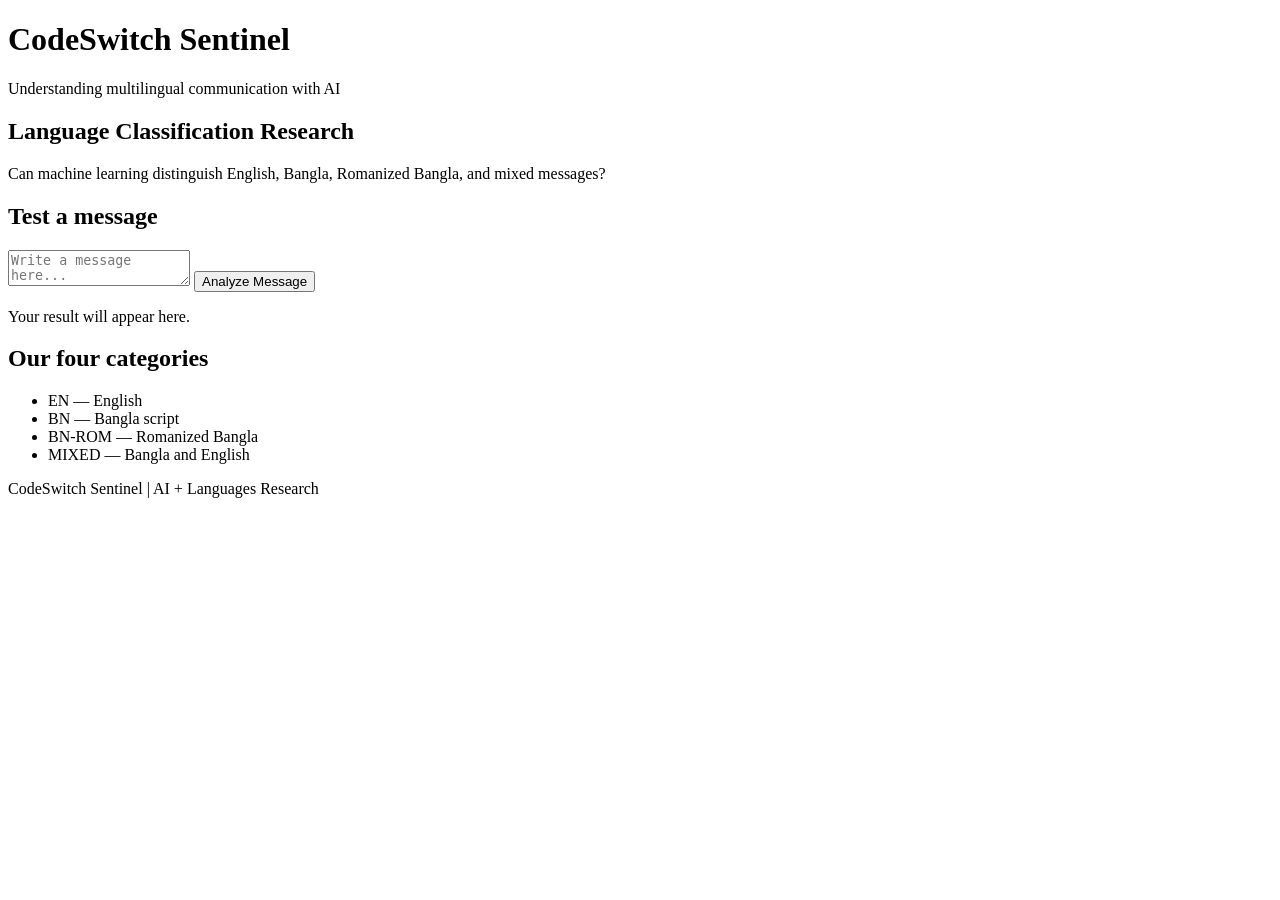
==== index.html @ 89844bee "Create index.html" ====
<!DOCTYPE html>
<html lang="en">
<head>
    <meta charset="UTF-8">
    <meta name="viewport" content="width=device-width, initial-scale=1.0">
    <title>CodeSwitch Sentinel</title>
    <link rel="stylesheet" href="style.css">
</head>
<body>

    <header>
        <h1>CodeSwitch Sentinel</h1>
        <p>Understanding multilingual communication with AI</p>
    </header>

    <main>
        <section class="intro">
            <h2>Language Classification Research</h2>
            <p>
                Can machine learning distinguish English,
                Bangla, Romanized Bangla, and mixed messages?
            </p>
        </section>

        <section class="classifier">
            <h2>Test a message</h2>

            <textarea id="message"
                placeholder="Write a message here..."></textarea>

            <button onclick="analyzeMessage()">
                Analyze Message
            </button>

            <p id="result">Your result will appear here.</p>
        </section>

        <section class="categories">
            <h2>Our four categories</h2>
            <ul>
                <li>EN — English</li>
                <li>BN — Bangla script</li>
                <li>BN-ROM — Romanized Bangla</li>
                <li>MIXED — Bangla and English</li>
            </ul>
        </section>
    </main>

    <footer>
        <p>CodeSwitch Sentinel | AI + Languages Research</p>
    </footer>

    <script src="script.js"></script>
</body>
</html>
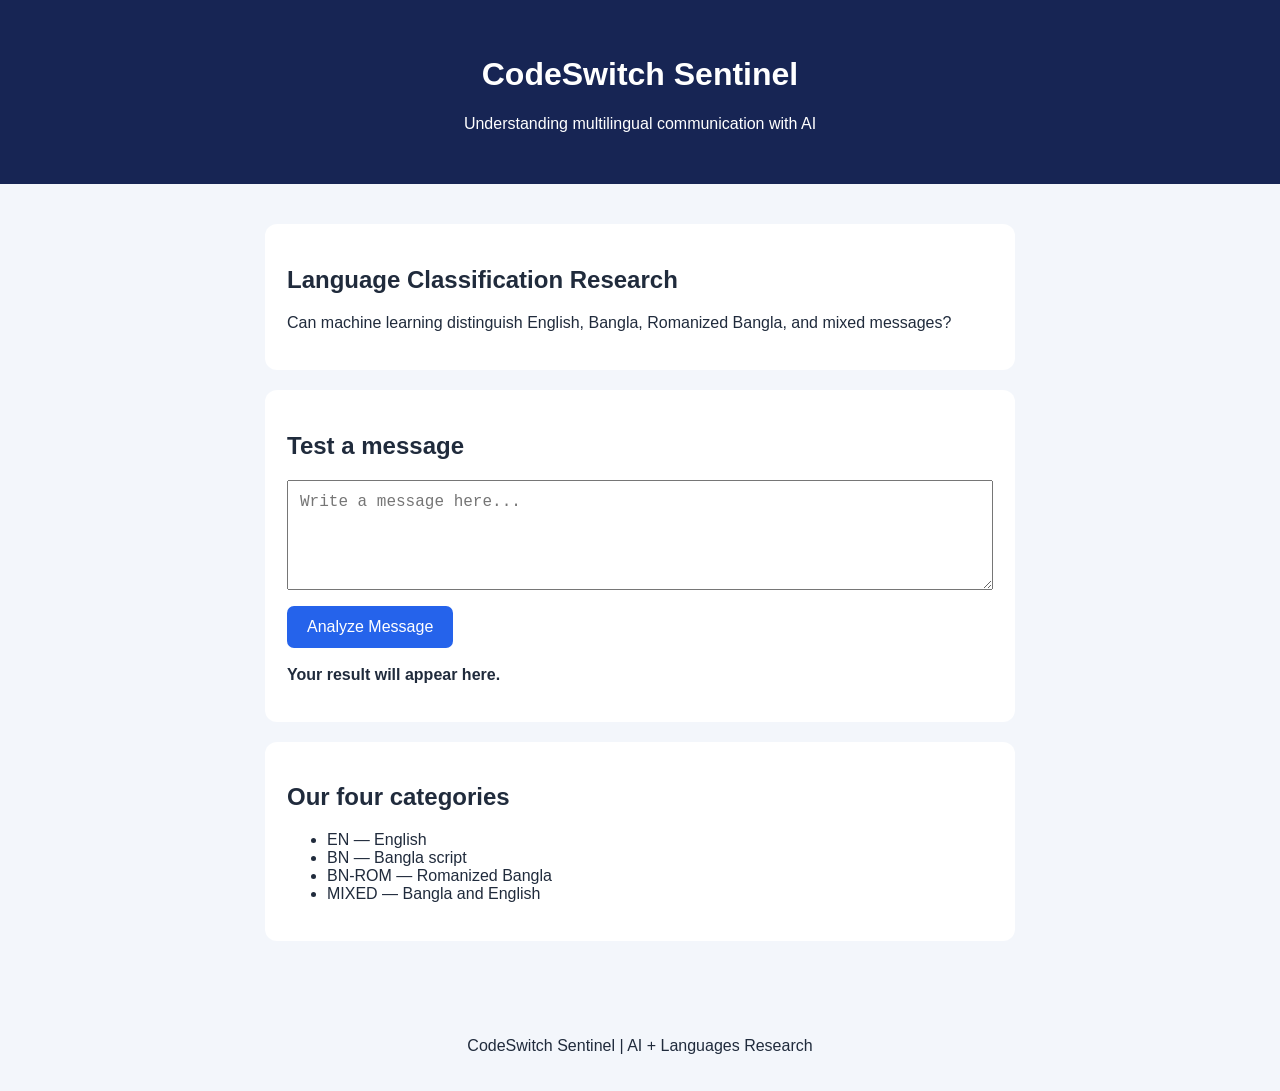
==== commit a217cee3: "Update script source in index.html Replaced script.js with dataset.js in the HTML file." ====
--- a/index.html
+++ b/index.html
@@ -51,6 +51,7 @@
         <p>CodeSwitch Sentinel | AI + Languages Research</p>
     </footer>
 
-    <script src="script.js"></script>
+    <script src="dataset.js"></script>
+<script src="script.js"></script>
 </body>
 </html>
--- a/style.css
+++ b/style.css
@@ -0,0 +1,55 @@
+
+body {
+    font-family: Arial, sans-serif;
+    margin: 0;
+    background: #f3f6fb;
+    color: #202b3c;
+}
+
+header {
+    background: #172554;
+    color: white;
+    text-align: center;
+    padding: 35px 15px;
+}
+
+main {
+    max-width: 750px;
+    margin: 25px auto;
+    padding: 15px;
+}
+
+section {
+    background: white;
+    padding: 22px;
+    margin-bottom: 20px;
+    border-radius: 12px;
+}
+
+textarea {
+    width: 100%;
+    min-height: 110px;
+    box-sizing: border-box;
+    padding: 12px;
+    font-size: 16px;
+}
+
+button {
+    margin-top: 12px;
+    padding: 12px 20px;
+    background: #2563eb;
+    color: white;
+    border: none;
+    border-radius: 7px;
+    font-size: 16px;
+}
+
+#result {
+    font-weight: bold;
+    margin-top: 18px;
+}
+
+footer {
+    text-align: center;
+    padding: 20px;
+}
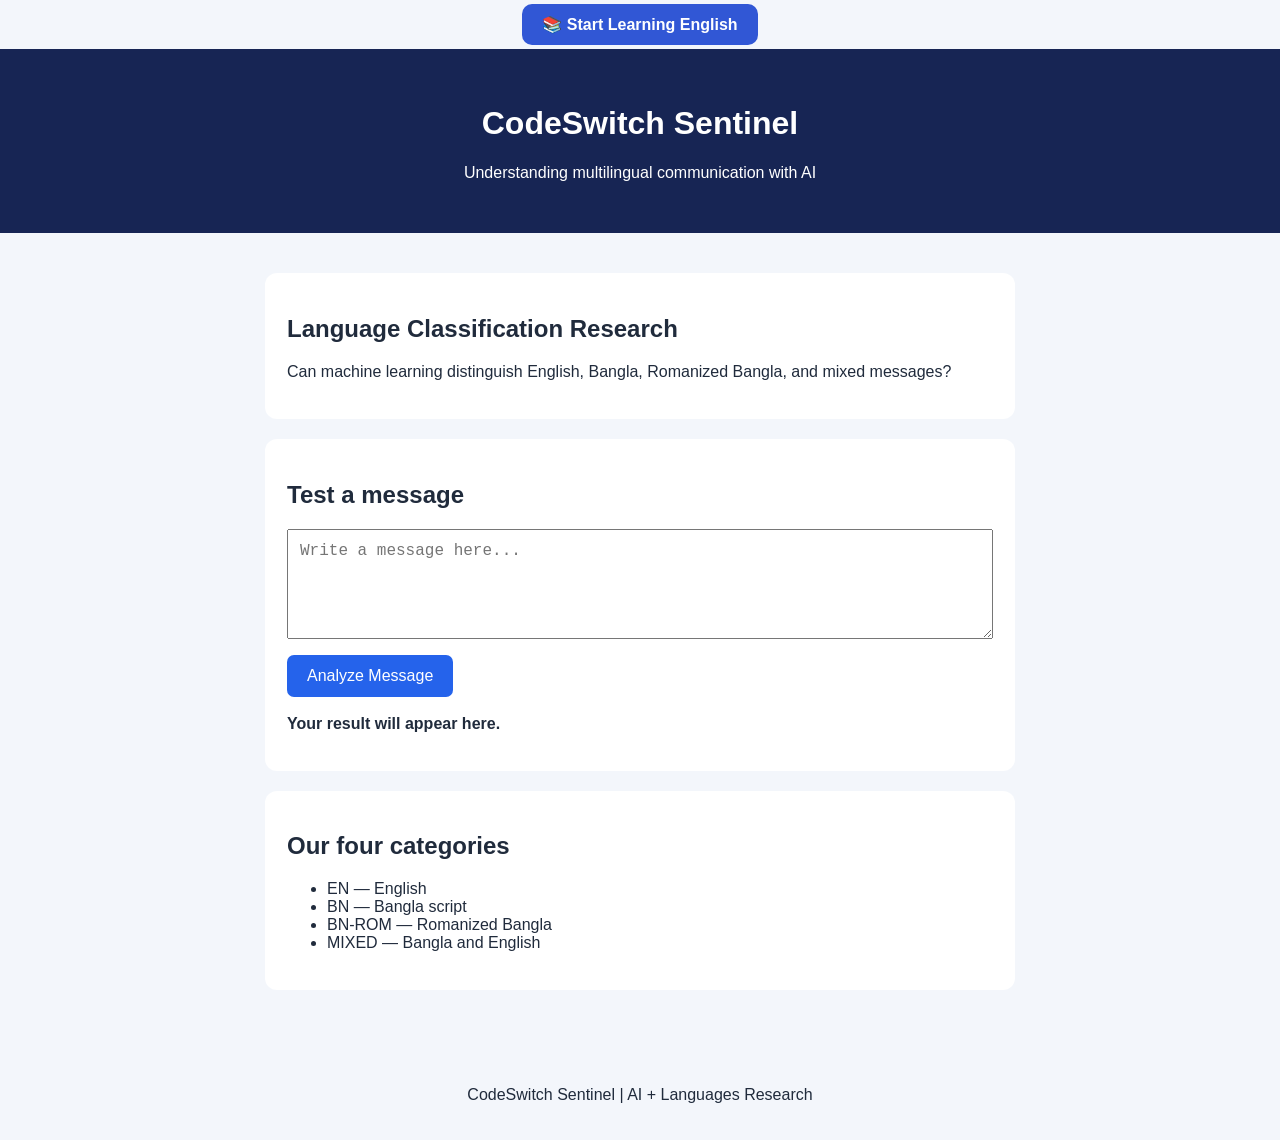
==== commit 2ab4f4a6: "Add learning link button to index.html" ====
--- a/index.html
+++ b/index.html
@@ -8,7 +8,14 @@
     <link rel="stylesheet" href="style.css">
 </head>
 <body>
-
+<div style="text-align:center; padding:15px;">
+  <a href="learn.html"
+     style="background:#3157d5;color:white;
+     padding:12px 20px;border-radius:10px;
+     text-decoration:none;font-weight:bold;">
+    📚 Start Learning English
+  </a>
+</div>
     <header>
         <h1>CodeSwitch Sentinel</h1>
         <p>Understanding multilingual communication with AI</p>
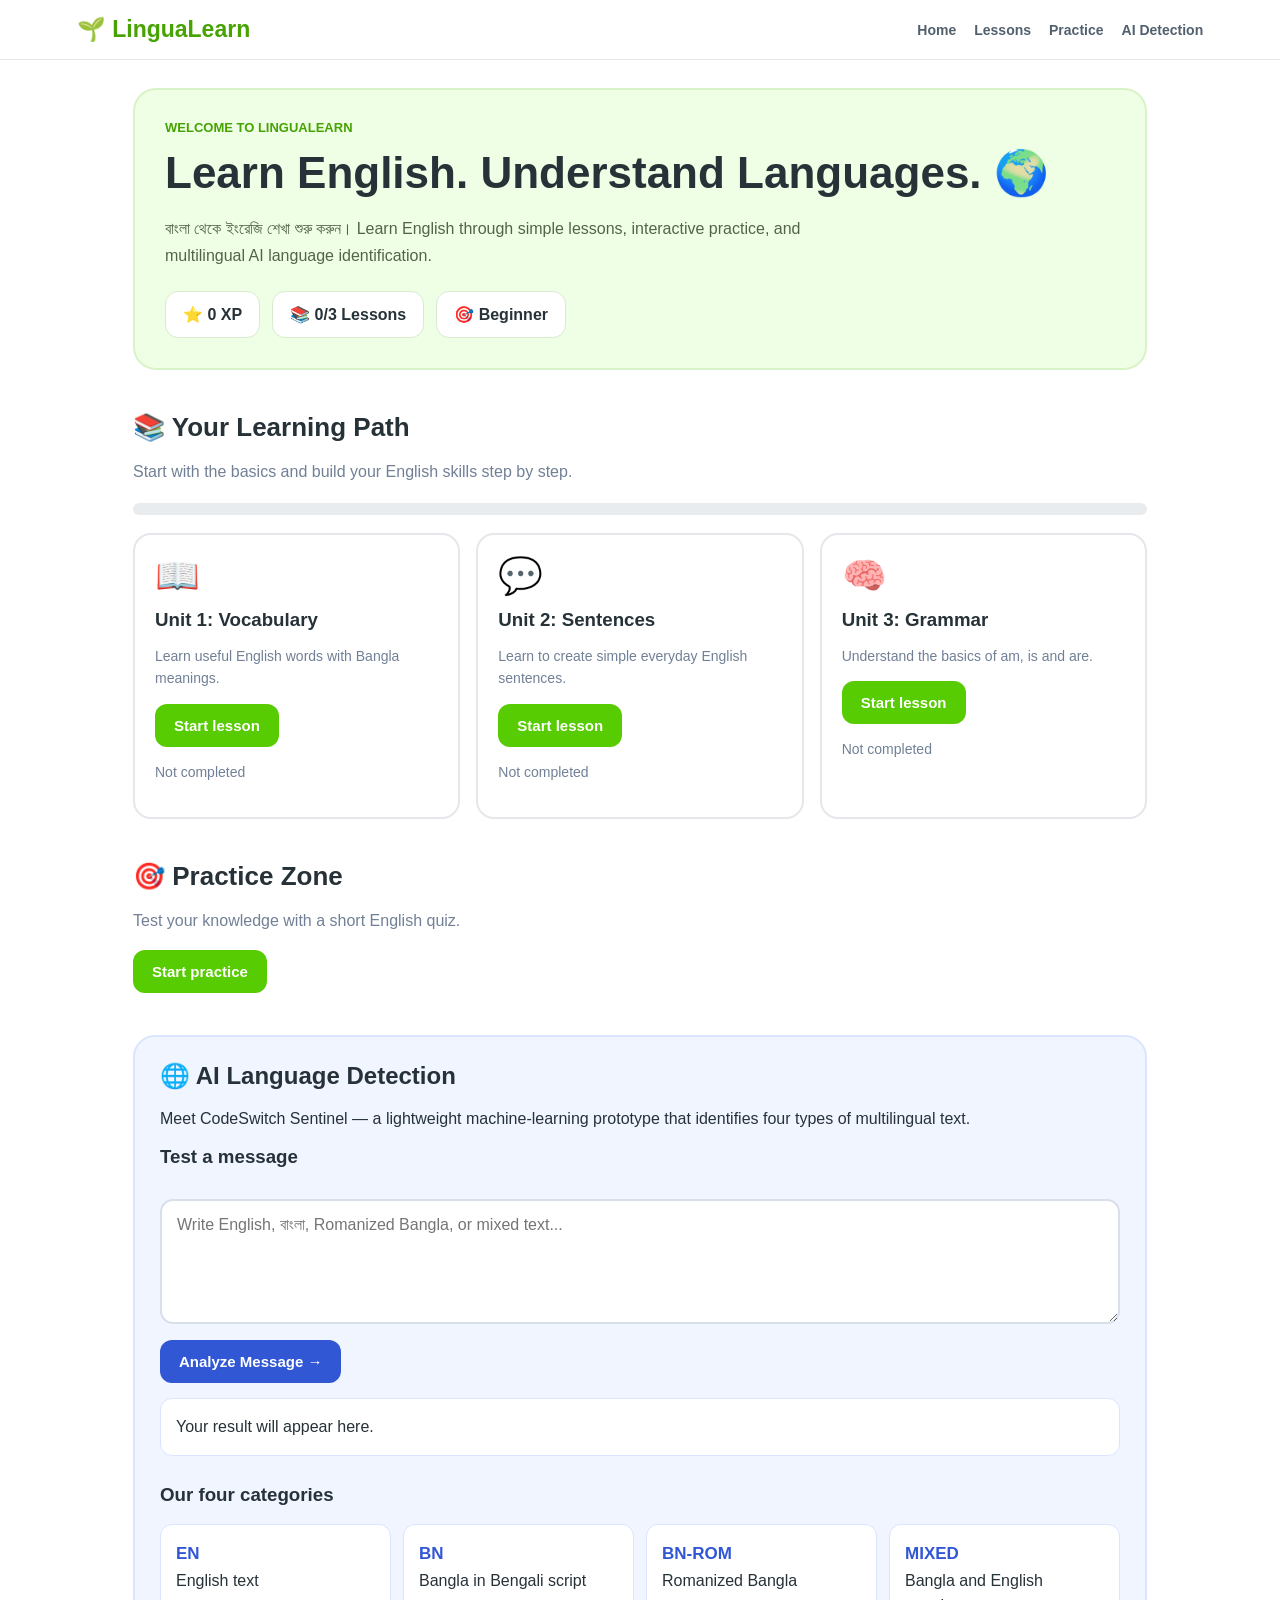
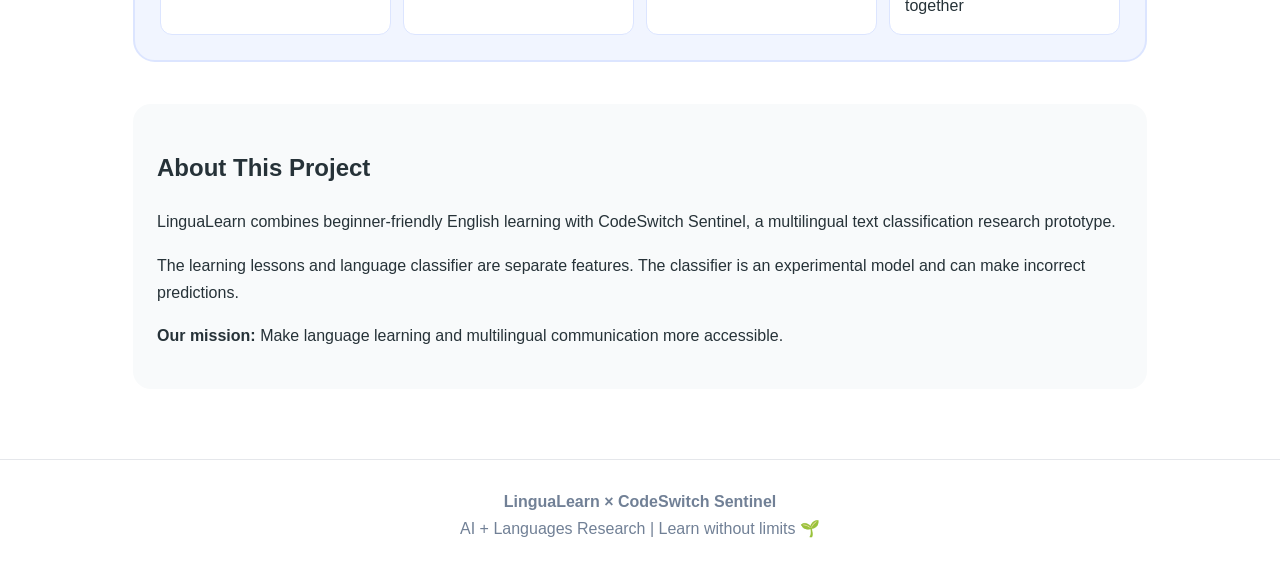
==== commit c67538b1: "Refactor index.html for LinguaLearn branding and layout Updated the project name and added styles fo" ====
--- a/index.html
+++ b/index.html
@@ -1,64 +1,744 @@
-
 <!DOCTYPE html>
 <html lang="en">
 <head>
-    <meta charset="UTF-8">
-    <meta name="viewport" content="width=device-width, initial-scale=1.0">
-    <title>CodeSwitch Sentinel</title>
-    <link rel="stylesheet" href="style.css">
+<meta charset="UTF-8">
+<meta name="viewport" content="width=device-width, initial-scale=1.0">
+<title>LinguaLearn | CodeSwitch Sentinel</title>
+
+<style>
+:root {
+  --green: #58cc02;
+  --green-dark: #46a302;
+  --ink: #263238;
+  --muted: #718096;
+  --border: #e5e7eb;
+  --background: #f8fafb;
+}
+
+* { box-sizing: border-box; }
+
+html { scroll-behavior: smooth; }
+
+body {
+  margin: 0;
+  font-family: Arial, sans-serif;
+  color: var(--ink);
+  background: white;
+}
+
+header {
+  padding: 16px 6%;
+  border-bottom: 1px solid var(--border);
+  display: flex;
+  justify-content: space-between;
+  align-items: center;
+  flex-wrap: wrap;
+  gap: 15px;
+  position: sticky;
+  top: 0;
+  background: white;
+  z-index: 10;
+}
+
+.logo {
+  font-size: 23px;
+  font-weight: 900;
+  color: var(--green-dark);
+}
+
+nav {
+  display: flex;
+  flex-wrap: wrap;
+  gap: 18px;
+}
+
+nav a {
+  color: #52606d;
+  text-decoration: none;
+  font-size: 14px;
+  font-weight: bold;
+}
+
+nav a:hover { color: var(--green-dark); }
+
+main {
+  max-width: 1050px;
+  margin: auto;
+  padding: 28px 18px;
+}
+
+.hero {
+  background: #efffe5;
+  border: 2px solid #d8f3c8;
+  border-radius: 23px;
+  padding: 30px;
+  margin-bottom: 28px;
+}
+
+.hero-tag {
+  color: var(--green-dark);
+  font-weight: bold;
+  font-size: 13px;
+}
+
+.hero h1 {
+  font-size: clamp(30px, 5vw, 44px);
+  margin: 12px 0;
+}
+
+.hero p {
+  color: #53634b;
+  line-height: 1.7;
+  max-width: 650px;
+}
+
+.stats {
+  display: flex;
+  gap: 12px;
+  flex-wrap: wrap;
+  margin-top: 22px;
+}
+
+.stat {
+  background: white;
+  padding: 13px 17px;
+  border-radius: 13px;
+  border: 1px solid #d8ebce;
+  font-weight: bold;
+}
+
+.section {
+  margin: 42px 0;
+  scroll-margin-top: 85px;
+}
+
+.section-heading {
+  font-size: 26px;
+  margin-bottom: 8px;
+}
+
+.subtitle {
+  color: var(--muted);
+  line-height: 1.6;
+}
+
+.progress-track {
+  background: #e9ecef;
+  height: 12px;
+  border-radius: 20px;
+  overflow: hidden;
+  margin: 18px 0;
+}
+
+.progress-fill {
+  width: 0%;
+  height: 100%;
+  background: var(--green);
+  transition: width .3s;
+}
+
+.lesson-grid {
+  display: grid;
+  grid-template-columns: repeat(auto-fit, minmax(220px, 1fr));
+  gap: 16px;
+}
+
+.lesson-card {
+  border: 2px solid var(--border);
+  border-radius: 18px;
+  padding: 20px;
+  transition: .2s;
+}
+
+.lesson-card:hover {
+  border-color: var(--green);
+  transform: translateY(-3px);
+}
+
+.lesson-icon {
+  font-size: 36px;
+  margin-bottom: 12px;
+}
+
+.lesson-card h3 { margin: 8px 0; }
+
+.lesson-card p {
+  color: var(--muted);
+  font-size: 14px;
+  line-height: 1.6;
+}
+
+button {
+  border: none;
+  background: var(--green);
+  color: white;
+  border-radius: 12px;
+  padding: 13px 19px;
+  font-size: 15px;
+  font-weight: bold;
+  cursor: pointer;
+}
+
+button:hover { background: var(--green-dark); }
+
+button:disabled {
+  opacity: .6;
+  cursor: default;
+}
+
+.secondary-btn {
+  background: white;
+  color: var(--green-dark);
+  border: 2px solid var(--green);
+  margin-left: 7px;
+}
+
+.lesson-area, .quiz-area {
+  display: none;
+  border: 2px solid var(--border);
+  border-radius: 18px;
+  padding: 22px;
+  margin-top: 22px;
+}
+
+.word-card {
+  background: #f1faeb;
+  padding: 15px;
+  border-radius: 12px;
+  margin: 10px 0;
+  line-height: 1.7;
+}
+
+.word-card strong { color: #368900; }
+
+.quiz-question {
+  padding: 15px;
+  border: 1px solid var(--border);
+  border-radius: 12px;
+  margin: 12px 0;
+}
+
+.quiz-option {
+  width: 100%;
+  text-align: left;
+  margin: 6px 0;
+  background: white;
+  color: var(--ink);
+  border: 2px solid var(--border);
+}
+
+.quiz-option:hover {
+  background: #f1faeb;
+  border-color: var(--green);
+}
+
+#feedback {
+  font-weight: bold;
+  line-height: 1.6;
+}
+
+.detector-section {
+  background: #f1f5ff;
+  border: 2px solid #dce5ff;
+  border-radius: 22px;
+  padding: 25px;
+  scroll-margin-top: 85px;
+}
+
+.detector-section h2 { margin-top: 0; }
+
+textarea {
+  width: 100%;
+  min-height: 125px;
+  padding: 15px;
+  border: 2px solid #d8dfeb;
+  border-radius: 13px;
+  font-family: inherit;
+  font-size: 16px;
+  resize: vertical;
+  margin: 12px 0;
+}
+
+textarea:focus {
+  outline: none;
+  border-color: #6487ed;
+}
+
+.detect-button {
+  background: #3157d5;
+}
+
+.detect-button:hover { background: #2443b0; }
+
+.result-box {
+  background: white;
+  border: 1px solid #dce5ff;
+  padding: 15px;
+  border-radius: 12px;
+  margin-top: 15px;
+  min-height: 55px;
+  line-height: 1.6;
+}
+
+.category-grid {
+  display: grid;
+  grid-template-columns: repeat(auto-fit, minmax(170px, 1fr));
+  gap: 12px;
+  margin-top: 18px;
+}
+
+.category {
+  background: white;
+  border: 1px solid #dce5ff;
+  border-radius: 12px;
+  padding: 15px;
+  line-height: 1.6;
+}
+
+.category strong {
+  display: block;
+  color: #3157d5;
+  font-size: 17px;
+}
+
+.about {
+  background: var(--background);
+  padding: 24px;
+  border-radius: 18px;
+  line-height: 1.7;
+}
+
+footer {
+  text-align: center;
+  padding: 28px 15px;
+  border-top: 1px solid var(--border);
+  color: var(--muted);
+  line-height: 1.7;
+}
+
+@media(max-width:600px) {
+  header { justify-content: center; }
+  nav { justify-content: center; gap: 13px; }
+  .hero { padding: 22px; }
+  .secondary-btn { margin: 8px 0 0; }
+}
+</style>
 </head>
+
 <body>
-<div style="text-align:center; padding:15px;">
-  <a href="learn.html"
-     style="background:#3157d5;color:white;
-     padding:12px 20px;border-radius:10px;
-     text-decoration:none;font-weight:bold;">
-    📚 Start Learning English
-  </a>
-</div>
-    <header>
-        <h1>CodeSwitch Sentinel</h1>
-        <p>Understanding multilingual communication with AI</p>
-    </header>
-
-    <main>
-        <section class="intro">
-            <h2>Language Classification Research</h2>
-            <p>
-                Can machine learning distinguish English,
-                Bangla, Romanized Bangla, and mixed messages?
-            </p>
-        </section>
-
-        <section class="classifier">
-            <h2>Test a message</h2>
-
-            <textarea id="message"
-                placeholder="Write a message here..."></textarea>
-
-            <button onclick="analyzeMessage()">
-                Analyze Message
-            </button>
-
-            <p id="result">Your result will appear here.</p>
-        </section>
-
-        <section class="categories">
-            <h2>Our four categories</h2>
-            <ul>
-                <li>EN — English</li>
-                <li>BN — Bangla script</li>
-                <li>BN-ROM — Romanized Bangla</li>
-                <li>MIXED — Bangla and English</li>
-            </ul>
-        </section>
-    </main>
-
-    <footer>
-        <p>CodeSwitch Sentinel | AI + Languages Research</p>
-    </footer>
-
-    <script src="dataset.js"></script>
+
+<header>
+  <div class="logo">🌱 LinguaLearn</div>
+  <nav>
+    <a href="#home">Home</a>
+    <a href="#lessons">Lessons</a>
+    <a href="#practice">Practice</a>
+    <a href="#detection">AI Detection</a>
+  </nav>
+</header>
+
+<main>
+
+<!-- HOMEPAGE -->
+<section class="hero" id="home">
+  <div class="hero-tag">WELCOME TO LINGUALEARN</div>
+  <h1>Learn English. Understand Languages. 🌍</h1>
+  <p>
+    বাংলা থেকে ইংরেজি শেখা শুরু করুন।
+    Learn English through simple lessons, interactive practice,
+    and multilingual AI language identification.
+  </p>
+
+  <div class="stats">
+    <div class="stat">⭐ <span id="xp">0</span> XP</div>
+    <div class="stat">📚 <span id="completed">0</span>/3 Lessons</div>
+    <div class="stat">🎯 Beginner</div>
+  </div>
+</section>
+
+<!-- LEARNING -->
+<section class="section" id="lessons">
+  <h2 class="section-heading">📚 Your Learning Path</h2>
+  <p class="subtitle">
+    Start with the basics and build your English skills step by step.
+  </p>
+
+  <div class="progress-track">
+    <div class="progress-fill" id="progress"></div>
+  </div>
+
+  <div class="lesson-grid">
+
+    <article class="lesson-card">
+      <div class="lesson-icon">📖</div>
+      <h3>Unit 1: Vocabulary</h3>
+      <p>Learn useful English words with Bangla meanings.</p>
+      <button onclick="openLesson(0)">Start lesson</button>
+      <p id="status0">Not completed</p>
+    </article>
+
+    <article class="lesson-card">
+      <div class="lesson-icon">💬</div>
+      <h3>Unit 2: Sentences</h3>
+      <p>Learn to create simple everyday English sentences.</p>
+      <button onclick="openLesson(1)">Start lesson</button>
+      <p id="status1">Not completed</p>
+    </article>
+
+    <article class="lesson-card">
+      <div class="lesson-icon">🧠</div>
+      <h3>Unit 3: Grammar</h3>
+      <p>Understand the basics of am, is and are.</p>
+      <button onclick="openLesson(2)">Start lesson</button>
+      <p id="status2">Not completed</p>
+    </article>
+
+  </div>
+
+  <div class="lesson-area" id="lessonArea">
+    <h2 id="lessonTitle"></h2>
+    <div id="lessonContent"></div>
+    <button onclick="completeLesson()">Complete lesson ✓</button>
+    <button class="secondary-btn" onclick="closeLesson()">Close</button>
+  </div>
+</section>
+
+<!-- PRACTICE -->
+<section class="section" id="practice">
+  <h2 class="section-heading">🎯 Practice Zone</h2>
+  <p class="subtitle">
+    Test your knowledge with a short English quiz.
+  </p>
+
+  <button onclick="startQuiz()">Start practice</button>
+
+  <div class="quiz-area" id="quizArea">
+    <h3 id="questionText"></h3>
+    <div id="options"></div>
+    <p id="feedback"></p>
+    <button id="nextButton" onclick="nextQuestion()" style="display:none">
+      Next question
+    </button>
+    <p id="score"></p>
+  </div>
+</section>
+
+<!-- LANGUAGE DETECTION -->
+<section class="section detector-section" id="detection">
+  <h2>🌐 AI Language Detection</h2>
+  <p>
+    Meet CodeSwitch Sentinel — a lightweight machine-learning
+    prototype that identifies four types of multilingual text.
+  </p>
+
+  <h3>Test a message</h3>
+  <textarea id="message"
+    placeholder="Write English, বাংলা, Romanized Bangla, or mixed text..."></textarea>
+
+  <button class="detect-button" onclick="analyzeMessage()">
+    Analyze Message →
+  </button>
+
+  <div class="result-box" id="result" aria-live="polite">
+    Your result will appear here.
+  </div>
+
+  <h3 style="margin-top:28px;">Our four categories</h3>
+
+  <div class="category-grid">
+    <div class="category">
+      <strong>EN</strong>
+      English text
+    </div>
+    <div class="category">
+      <strong>BN</strong>
+      Bangla in Bengali script
+    </div>
+    <div class="category">
+      <strong>BN-ROM</strong>
+      Romanized Bangla
+    </div>
+    <div class="category">
+      <strong>MIXED</strong>
+      Bangla and English together
+    </div>
+  </div>
+</section>
+
+<!-- ABOUT -->
+<section class="section about">
+  <h2>About This Project</h2>
+  <p>
+    LinguaLearn combines beginner-friendly English learning
+    with CodeSwitch Sentinel, a multilingual text classification
+    research prototype.
+  </p>
+  <p>
+    The learning lessons and language classifier are separate
+    features. The classifier is an experimental model and can
+    make incorrect predictions.
+  </p>
+  <p>
+    <strong>Our mission:</strong> Make language learning and
+    multilingual communication more accessible.
+  </p>
+</section>
+
+</main>
+
+<footer>
+  <strong>LinguaLearn × CodeSwitch Sentinel</strong><br>
+  AI + Languages Research | Learn without limits 🌱
+</footer>
+
+<!-- YOUR ORIGINAL CLASSIFIER FILES -->
+<script src="dataset.js"></script>
 <script src="script.js"></script>
+
+<!-- LEARNING FEATURES -->
+<script>
+const lessons = [
+  {
+    title: "Unit 1: Vocabulary",
+    content: [
+      ["Apple", "আপেল"],
+      ["Book", "বই"],
+      ["Water", "পানি"],
+      ["Friend", "বন্ধু"],
+      ["School", "বিদ্যালয়"]
+    ]
+  },
+  {
+    title: "Unit 2: Everyday Sentences",
+    content: [
+      ["I am happy.", "আমি খুশি।"],
+      ["How are you?", "তুমি কেমন আছো?"],
+      ["Thank you.", "ধন্যবাদ।"],
+      ["I like reading.", "আমি পড়তে ভালোবাসি।"],
+      ["This is my book.", "এটি আমার বই।"]
+    ]
+  },
+  {
+    title: "Unit 3: Grammar Basics",
+    content: [
+      ["I am a student.", "আমি একজন শিক্ষার্থী।"],
+      ["She is happy.", "সে খুশি।"],
+      ["He is my friend.", "সে আমার বন্ধু।"],
+      ["They are students.", "তারা শিক্ষার্থী।"],
+      ["We are learning.", "আমরা শিখছি।"]
+    ]
+  }
+];
+
+let currentLesson = -1;
+
+let completedLessons = JSON.parse(
+  localStorage.getItem("linguaCompleted") || "[]"
+);
+
+let xp = Number(localStorage.getItem("linguaXP") || 0);
+
+function updateStats() {
+  document.getElementById("xp").textContent = xp;
+
+  document.getElementById("completed").textContent =
+    completedLessons.length;
+
+  document.getElementById("progress").style.width =
+    (completedLessons.length / 3 * 100) + "%";
+
+  lessons.forEach((lesson, index) => {
+    document.getElementById("status" + index).textContent =
+      completedLessons.includes(index)
+        ? "✓ Completed"
+        : "Not completed";
+  });
+}
+
+function openLesson(index) {
+  currentLesson = index;
+
+  const lesson = lessons[index];
+
+  document.getElementById("lessonArea").style.display = "block";
+  document.getElementById("lessonTitle").textContent = lesson.title;
+
+  const content = document.getElementById("lessonContent");
+  content.innerHTML = "";
+
+  lesson.content.forEach(item => {
+    const card = document.createElement("div");
+    card.className = "word-card";
+
+    const english = document.createElement("strong");
+    english.textContent = item[0];
+
+    const bangla = document.createElement("div");
+    bangla.textContent = item[1];
+
+    card.appendChild(english);
+    card.appendChild(bangla);
+    content.appendChild(card);
+  });
+
+  document.getElementById("lessonArea").scrollIntoView({
+    behavior: "smooth"
+  });
+}
+
+function completeLesson() {
+  if (currentLesson < 0) return;
+
+  if (!completedLessons.includes(currentLesson)) {
+    completedLessons.push(currentLesson);
+    xp += 10;
+
+    localStorage.setItem(
+      "linguaCompleted",
+      JSON.stringify(completedLessons)
+    );
+
+    localStorage.setItem("linguaXP", xp);
+  }
+
+  updateStats();
+  alert("Great work! You earned 10 XP.");
+  closeLesson();
+}
+
+function closeLesson() {
+  document.getElementById("lessonArea").style.display = "none";
+  currentLesson = -1;
+}
+
+const questions = [
+  {
+    q: "What does Apple mean in Bangla?",
+    options: ["বই", "আপেল", "পানি"],
+    answer: 1,
+    explanation: "Apple means আপেল."
+  },
+  {
+    q: "Choose the correct sentence.",
+    options: ["I is happy.", "I am happy.", "I are happy."],
+    answer: 1,
+    explanation: "We use am with I."
+  },
+  {
+    q: "What does Thank you mean?",
+    options: ["ধন্যবাদ", "বিদায়", "স্বাগতম"],
+    answer: 0,
+    explanation: "Thank you means ধন্যবাদ."
+  },
+  {
+    q: "Complete: She ___ happy.",
+    options: ["am", "are", "is"],
+    answer: 2,
+    explanation: "We use is with she."
+  },
+  {
+    q: "What does Friend mean?",
+    options: ["শিক্ষক", "বন্ধু", "ছাত্র"],
+    answer: 1,
+    explanation: "Friend means বন্ধু."
+  }
+];
+
+let questionIndex = 0;
+let quizScore = 0;
+let answered = false;
+
+function startQuiz() {
+  questionIndex = 0;
+  quizScore = 0;
+
+  document.getElementById("quizArea").style.display = "block";
+
+  showQuestion();
+
+  document.getElementById("quizArea").scrollIntoView({
+    behavior: "smooth"
+  });
+}
+
+function showQuestion() {
+  answered = false;
+
+  const question = questions[questionIndex];
+
+  document.getElementById("questionText").textContent =
+    "Question " + (questionIndex + 1) + "/5: " + question.q;
+
+  document.getElementById("feedback").textContent = "";
+  document.getElementById("score").textContent = "";
+
+  document.getElementById("nextButton").style.display = "none";
+
+  const options = document.getElementById("options");
+  options.innerHTML = "";
+
+  question.options.forEach((option, index) => {
+    const button = document.createElement("button");
+
+    button.className = "quiz-option";
+    button.textContent = option;
+
+    button.onclick = () => checkAnswer(index);
+
+    options.appendChild(button);
+  });
+}
+
+function checkAnswer(index) {
+  if (answered) return;
+
+  answered = true;
+
+  const question = questions[questionIndex];
+  const correct = index === question.answer;
+
+  if (correct) quizScore++;
+
+  document.getElementById("feedback").textContent =
+    (correct ? "✓ Correct! " : "Not quite. ") +
+    question.explanation;
+
+  document.getElementById("nextButton").style.display = "inline-block";
+}
+
+function nextQuestion() {
+  questionIndex++;
+
+  if (questionIndex < questions.length) {
+    showQuestion();
+    return;
+  }
+
+  document.getElementById("questionText").textContent =
+    "Practice complete! 🎉";
+
+  document.getElementById("options").innerHTML = "";
+
+  document.getElementById("feedback").textContent =
+    "Your score: " + quizScore + " out of 5.";
+
+  document.getElementById("nextButton").style.display = "none";
+
+  if (quizScore === 5) {
+    xp += 10;
+    localStorage.setItem("linguaXP", xp);
+    updateStats();
+    document.getElementById("score").textContent =
+      "Perfect score! You earned 10 XP.";
+  } else {
+    document.getElementById("score").textContent =
+      "Keep practicing to improve!";
+  }
+}
+
+updateStats();
+</script>
+
 </body>
-</html>
+    </html>
+    
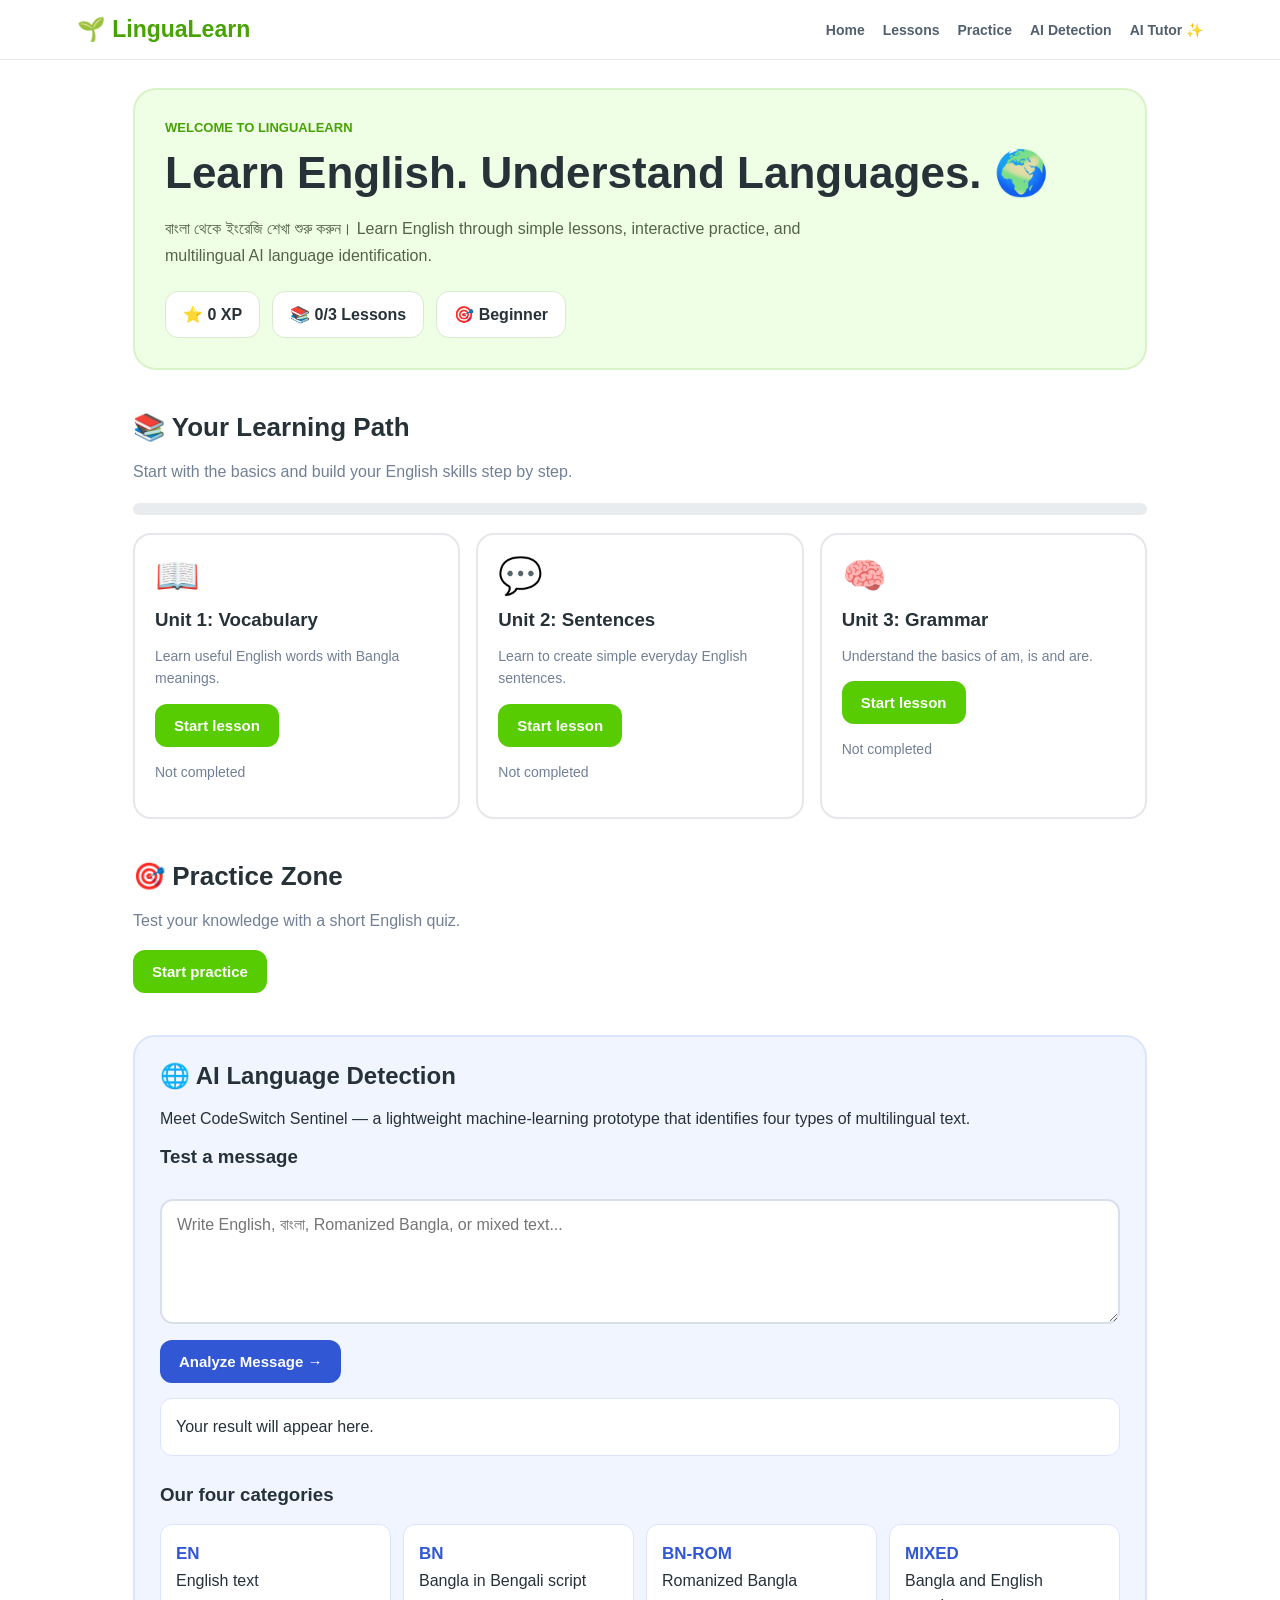
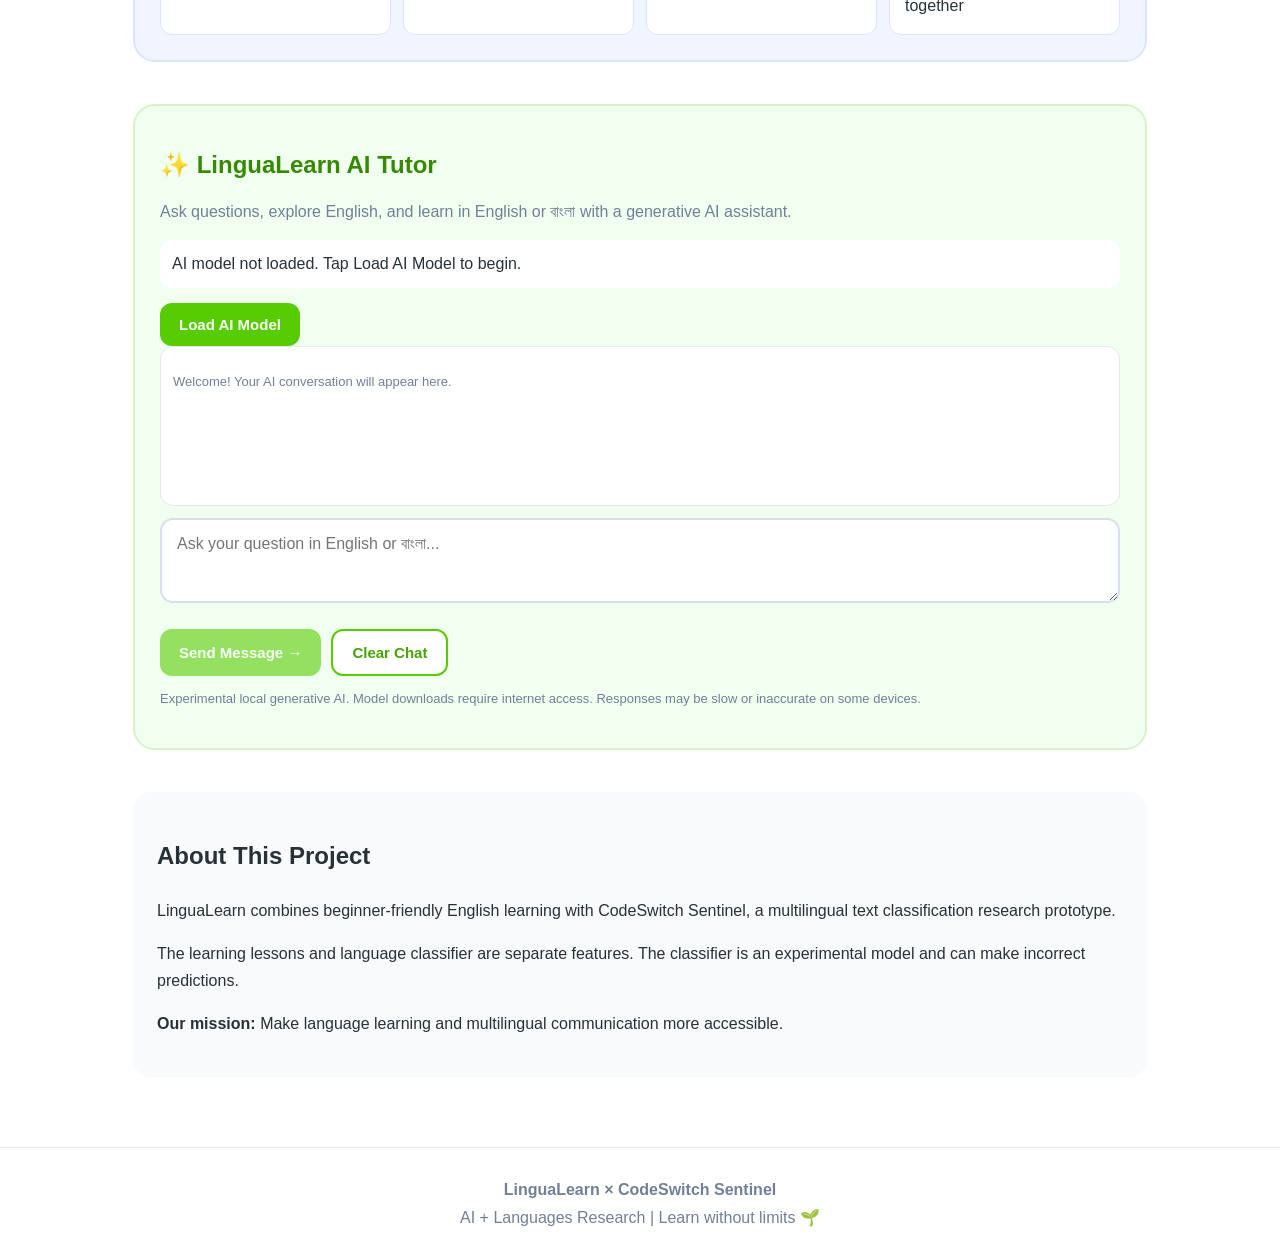
==== commit ff3975a9: "Implement AI Tutor section in index.html Added styles and HTML structure for AI Tutor feature." ====
--- a/index.html
+++ b/index.html
@@ -316,6 +316,76 @@
   line-height: 1.7;
 }
 
+/* LINGUALEARN AI TUTOR */
+
+.ai-tutor {
+    background: #f0fff0;
+    border: 2px solid #d8f3c8;
+    border-radius: 22px;
+    padding: 25px;
+}
+
+.ai-tutor h2 {
+    color: #368900;
+}
+
+.ai-status {
+    background: white;
+    padding: 12px;
+    border-radius: 10px;
+    margin: 15px 0;
+    line-height: 1.5;
+}
+
+.ai-chat {
+    background: white;
+    border: 1px solid var(--border);
+    border-radius: 13px;
+    min-height: 160px;
+    max-height: 350px;
+    overflow-y: auto;
+    padding: 12px;
+}
+
+.ai-message {
+    padding: 12px;
+    border-radius: 12px;
+    margin: 10px 0;
+    line-height: 1.6;
+    white-space: pre-wrap;
+    overflow-wrap: anywhere;
+}
+
+.ai-user {
+    background: #e8f0ff;
+}
+
+.ai-response {
+    background: #e9f9e5;
+}
+
+.ai-input {
+    min-height: 85px;
+    background: white;
+}
+
+.ai-actions {
+    display: flex;
+    gap: 10px;
+    flex-wrap: wrap;
+    margin-top: 10px;
+}
+
+.ai-actions button {
+    margin: 0;
+}
+
+.ai-small {
+    color: var(--muted);
+    font-size: 13px;
+    line-height: 1.6;
+  }
+  
 @media(max-width:600px) {
   header { justify-content: center; }
   nav { justify-content: center; gap: 13px; }
@@ -329,12 +399,13 @@
 
 <header>
   <div class="logo">🌱 LinguaLearn</div>
-  <nav>
+    <nav>
     <a href="#home">Home</a>
     <a href="#lessons">Lessons</a>
     <a href="#practice">Practice</a>
     <a href="#detection">AI Detection</a>
-  </nav>
+    <a href="#ai-tutor">AI Tutor ✨</a>
+    </nav>
 </header>
 
 <main>
@@ -465,6 +536,57 @@
   </div>
 </section>
 
+<!-- GENERATIVE AI TUTOR -->
+<section class="section ai-tutor" id="ai-tutor">
+
+    <h2>✨ LinguaLearn AI Tutor</h2>
+
+    <p class="subtitle">
+        Ask questions, explore English, and learn in
+        English or বাংলা with a generative AI assistant.
+    </p>
+
+    <div class="ai-status"
+         id="aiStatus"
+         aria-live="polite">
+        AI model not loaded. Tap Load AI Model to begin.
+    </div>
+
+    <div class="ai-actions">
+        <button id="aiLoadButton">
+            Load AI Model
+        </button>
+    </div>
+
+    <div class="ai-chat" id="aiChat" aria-live="polite">
+        <p class="ai-small">
+            Welcome! Your AI conversation will appear here.
+        </p>
+    </div>
+
+    <textarea
+        id="aiQuestion"
+        class="ai-input"
+        placeholder="Ask your question in English or বাংলা..."
+    ></textarea>
+
+    <div class="ai-actions">
+        <button id="aiSendButton" disabled>
+            Send Message →
+        </button>
+        <button id="aiClearButton" class="secondary-btn">
+            Clear Chat
+        </button>
+    </div>
+
+    <p class="ai-small">
+        Experimental local generative AI.
+        Model downloads require internet access.
+        Responses may be slow or inaccurate on some devices.
+    </p>
+
+</section>
+  
 <!-- ABOUT -->
 <section class="section about">
   <h2>About This Project</h2>
